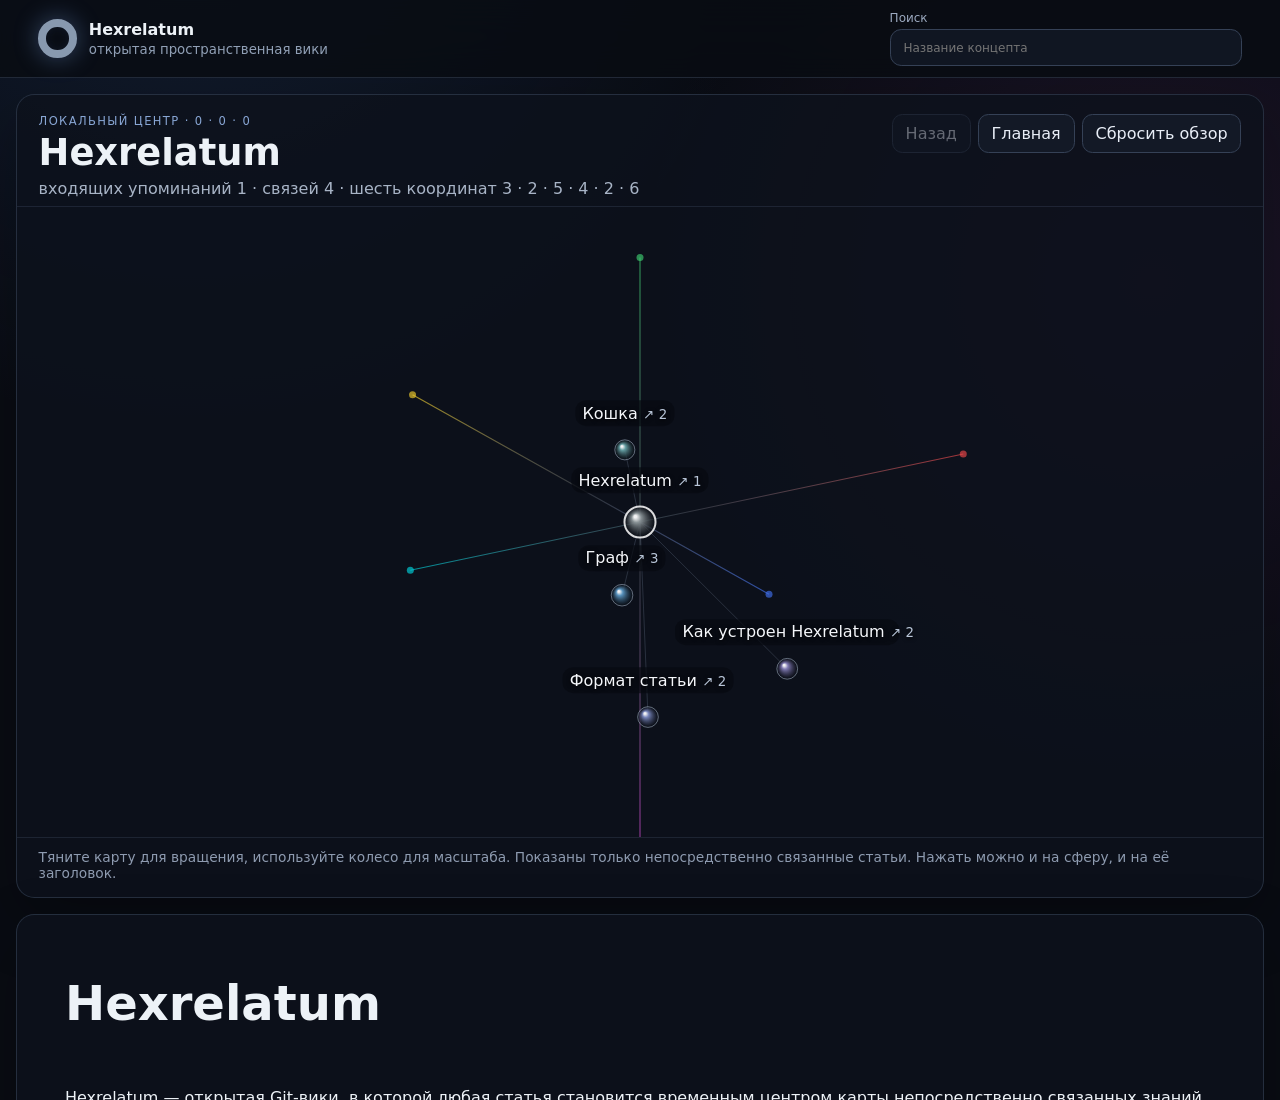
==== index.html @ 1f323463 "feat: prepare github pages entry" ====
<!doctype html>
<html lang="ru">
<head>
  <meta charset="utf-8">
  <meta name="viewport" content="width=device-width, initial-scale=1">
  <meta http-equiv="refresh" content="0; url=./web/">
  <title>Hexrelatum</title>
  <link rel="canonical" href="./web/">
</head>
<body>
  <p><a href="./web/">Открыть Hexrelatum</a></p>
</body>
</html>
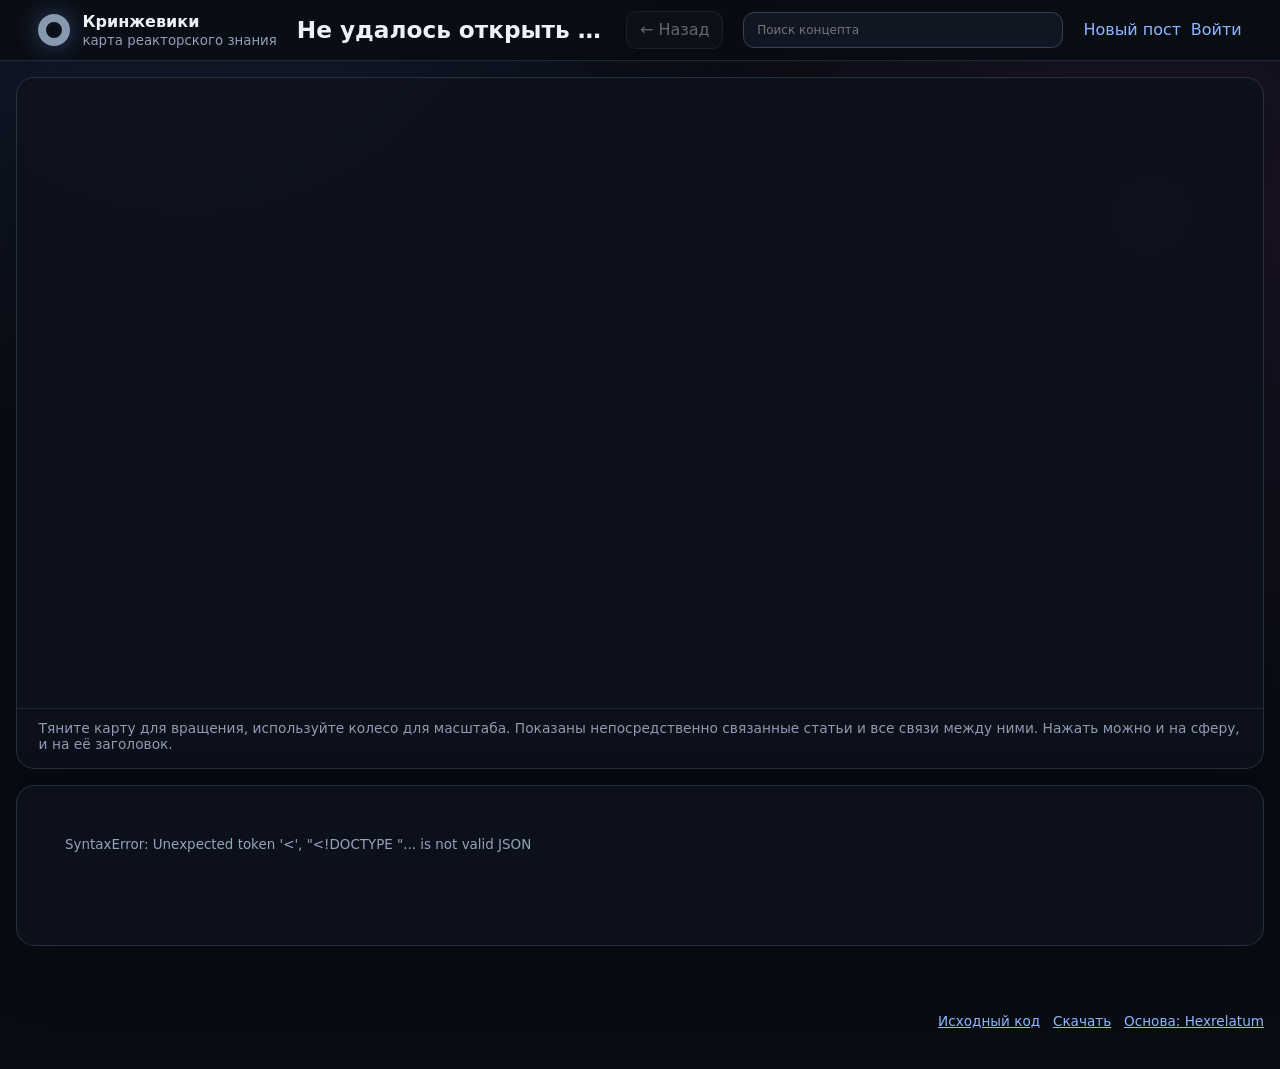
==== commit 40253350: "feat: add minimal social wiki server" ====
--- a/index.html
+++ b/index.html
@@ -4,10 +4,10 @@
   <meta charset="utf-8">
   <meta name="viewport" content="width=device-width, initial-scale=1">
   <meta http-equiv="refresh" content="0; url=./web/">
-  <title>Hexrelatum</title>
+  <title>Кринжевики</title>
   <link rel="canonical" href="./web/">
 </head>
 <body>
-  <p><a href="./web/">Открыть Hexrelatum</a></p>
+  <p><a href="./web/">Открыть Кринжевики</a></p>
 </body>
 </html>
